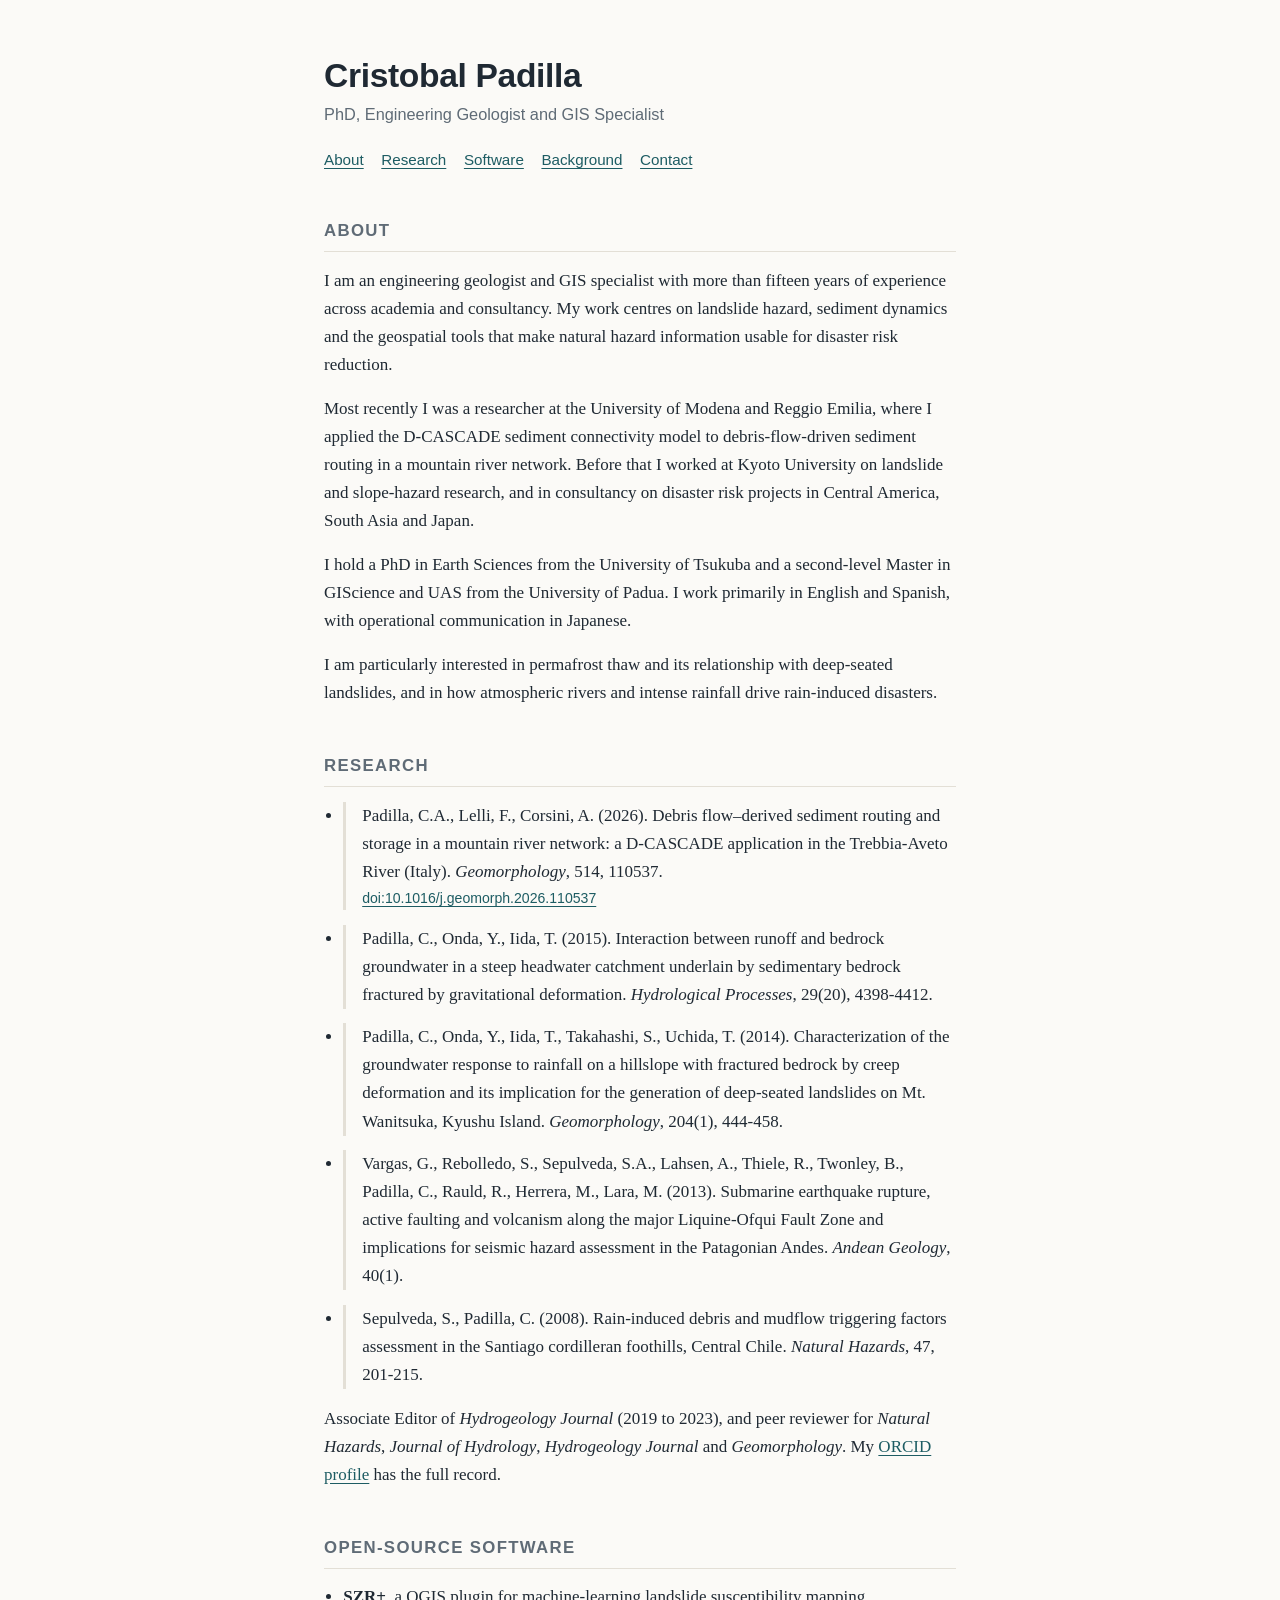
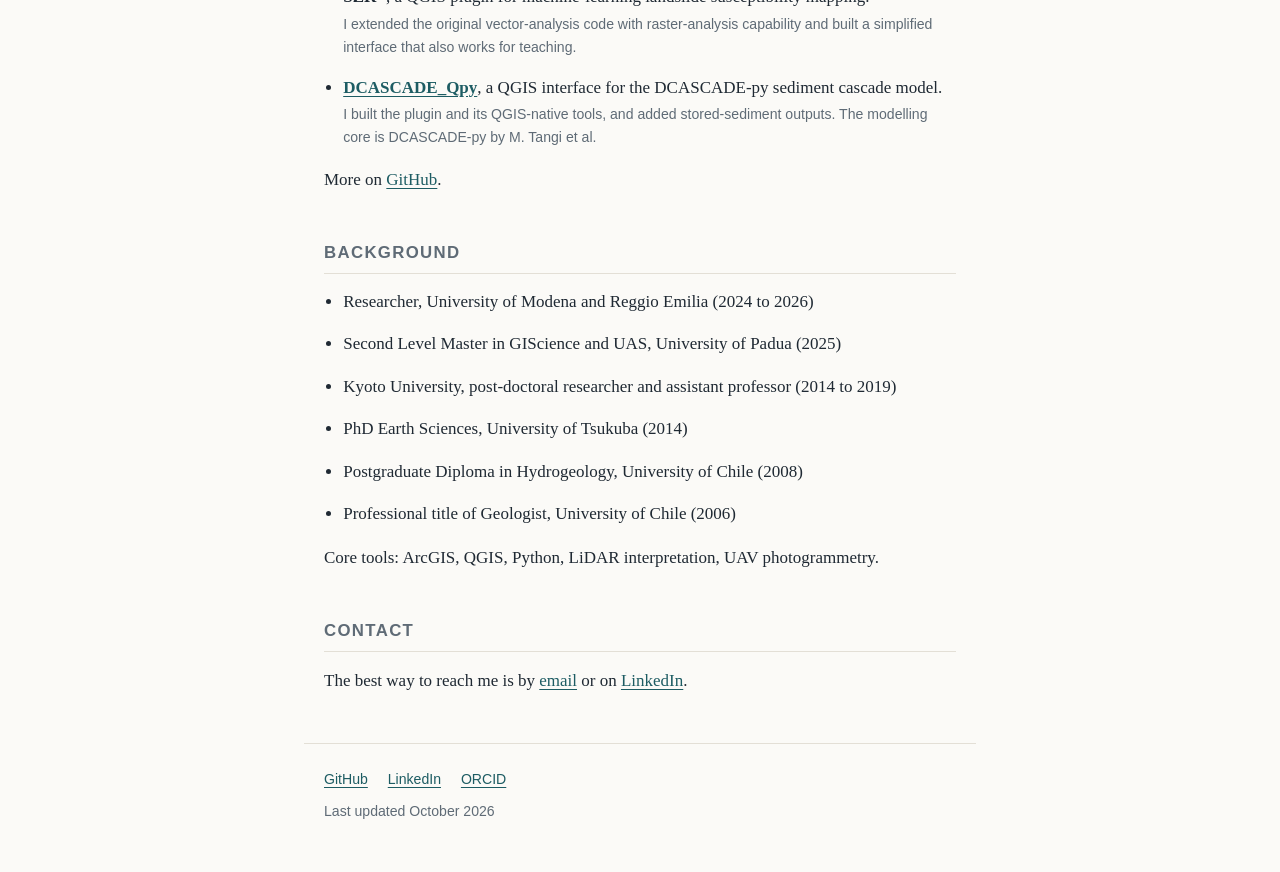
==== index.html @ 52589133 "Add site" ====
<!doctype html>
<html lang="en">
<head>
<meta charset="utf-8">
<meta name="viewport" content="width=device-width, initial-scale=1">
<title>Cristobal Padilla</title>
<meta name="description" content="Cristobal Padilla, PhD. Engineering geologist and GIS specialist working on landslides, sediment dynamics and geospatial tools for disaster risk reduction.">
<style>
  :root {
    --bg: #fbfaf7;
    --text: #1f2933;
    --muted: #5f6b76;
    --accent: #1d5c63;
    --rule: #e3dfd6;
  }
  @media (prefers-color-scheme: dark) {
    :root {
      --bg: #14181b;
      --text: #e6e9eb;
      --muted: #9aa5ae;
      --accent: #6fc3c9;
      --rule: #2a3238;
    }
  }
  * { box-sizing: border-box; }
  html { -webkit-text-size-adjust: 100%; }
  body {
    margin: 0;
    background: var(--bg);
    color: var(--text);
    font: 17px/1.65 Georgia, "Iowan Old Style", "Times New Roman", serif;
  }
  main { max-width: 42rem; margin: 0 auto; padding: 3.5rem 1.25rem 2rem; }
  h1, h2, .tag, nav, footer, .meta {
    font-family: -apple-system, BlinkMacSystemFont, "Segoe UI", Roboto, Helvetica, Arial, sans-serif;
  }
  h1 { font-size: 2.1rem; line-height: 1.2; margin: 0 0 .3rem; letter-spacing: -.01em; }
  .tag { color: var(--muted); font-size: 1.02rem; margin: 0 0 1.2rem; }
  nav { font-size: .95rem; margin-bottom: 2.4rem; display: flex; flex-wrap: wrap; gap: .4rem 1.1rem; }
  h2 {
    font-size: 1.05rem; text-transform: uppercase; letter-spacing: .08em;
    color: var(--muted); margin: 2.8rem 0 .9rem; padding-bottom: .4rem;
    border-bottom: 1px solid var(--rule);
  }
  a { color: var(--accent); text-underline-offset: 3px; }
  a:hover { text-decoration-thickness: 2px; }
  p { margin: 0 0 1rem; }
  ul { padding-left: 1.2rem; margin: 0; }
  li { margin-bottom: .9rem; }
  .meta { color: var(--muted); font-size: .88rem; display: block; margin-top: .1rem; }
  .cite { padding-left: 1rem; border-left: 3px solid var(--rule); }
  footer {
    max-width: 42rem; margin: 0 auto; padding: 1.5rem 1.25rem 3rem;
    color: var(--muted); font-size: .88rem; border-top: 1px solid var(--rule);
  }
  footer a { margin-right: 1rem; }
  @media (max-width: 480px) { body { font-size: 16px; } h1 { font-size: 1.8rem; } }
</style>
</head>
<body>
<main>
  <header>
    <h1>Cristobal Padilla</h1>
    <p class="tag">PhD, Engineering Geologist and GIS Specialist</p>
    <nav aria-label="Sections">
      <a href="#about">About</a>
      <a href="#research">Research</a>
      <a href="#software">Software</a>
      <a href="#background">Background</a>
      <a href="#contact">Contact</a>
    </nav>
  </header>

  <section id="about">
    <h2>About</h2>
    <p>I am an engineering geologist and GIS specialist with more than fifteen years of experience across academia and consultancy. My work centres on landslide hazard, sediment dynamics and the geospatial tools that make natural hazard information usable for disaster risk reduction.</p>
    <p>Most recently I was a researcher at the University of Modena and Reggio Emilia, where I applied the D-CASCADE sediment connectivity model to debris-flow-driven sediment routing in a mountain river network. Before that I worked at Kyoto University on landslide and slope-hazard research, and in consultancy on disaster risk projects in Central America, South Asia and Japan.</p>
    <p>I hold a PhD in Earth Sciences from the University of Tsukuba and a second-level Master in GIScience and UAS from the University of Padua. I work primarily in English and Spanish, with operational communication in Japanese.</p>
    <p>I am particularly interested in permafrost thaw and its relationship with deep-seated landslides, and in how atmospheric rivers and intense rainfall drive rain-induced disasters.</p>
  </section>

  <section id="research">
    <h2>Research</h2>
    <ul>
      <li class="cite">
        Padilla, C.A., Lelli, F., Corsini, A. (2026). Debris flow&ndash;derived sediment routing and storage in a mountain river network: a D-CASCADE application in the Trebbia-Aveto River (Italy). <em>Geomorphology</em>, 514, 110537.
        <span class="meta"><a href="https://doi.org/10.1016/j.geomorph.2026.110537">doi:10.1016/j.geomorph.2026.110537</a></span>
      </li>
      <li class="cite">
        Padilla, C., Onda, Y., Iida, T. (2015). Interaction between runoff and bedrock groundwater in a steep headwater catchment underlain by sedimentary bedrock fractured by gravitational deformation. <em>Hydrological Processes</em>, 29(20), 4398-4412.
      </li>
      <li class="cite">
        Padilla, C., Onda, Y., Iida, T., Takahashi, S., Uchida, T. (2014). Characterization of the groundwater response to rainfall on a hillslope with fractured bedrock by creep deformation and its implication for the generation of deep-seated landslides on Mt. Wanitsuka, Kyushu Island. <em>Geomorphology</em>, 204(1), 444-458.
      </li>
      <li class="cite">
        Vargas, G., Rebolledo, S., Sepulveda, S.A., Lahsen, A., Thiele, R., Twonley, B., Padilla, C., Rauld, R., Herrera, M., Lara, M. (2013). Submarine earthquake rupture, active faulting and volcanism along the major Liquine-Ofqui Fault Zone and implications for seismic hazard assessment in the Patagonian Andes. <em>Andean Geology</em>, 40(1).
      </li>
      <li class="cite">
        Sepulveda, S., Padilla, C. (2008). Rain-induced debris and mudflow triggering factors assessment in the Santiago cordilleran foothills, Central Chile. <em>Natural Hazards</em>, 47, 201-215.
      </li>
    </ul>
    <p style="margin-top:1rem">Associate Editor of <em>Hydrogeology Journal</em> (2019 to 2023), and peer reviewer for <em>Natural Hazards</em>, <em>Journal of Hydrology</em>, <em>Hydrogeology Journal</em> and <em>Geomorphology</em>. My <a href="https://orcid.org/0009-0002-5667-9123">ORCID profile</a> has the full record.</p>
  </section>

  <section id="software">
    <h2>Open-source software</h2>
    <ul>
      <li>
        <strong>SZR+</strong>, a QGIS plugin for machine-learning landslide susceptibility mapping.
        <span class="meta">I extended the original vector-analysis code with raster-analysis capability and built a simplified interface that also works for teaching.</span>
      </li>
      <li>
        <strong><a href="https://github.com/PadiCR/DCASCADE_Qpy">DCASCADE_Qpy</a></strong>, a QGIS interface for the DCASCADE-py sediment cascade model.
        <span class="meta">I built the plugin and its QGIS-native tools, and added stored-sediment outputs. The modelling core is DCASCADE-py by M. Tangi et al.</span>
      </li>
    </ul>
    <p style="margin-top:1rem">More on <a href="https://github.com/PadiCR">GitHub</a>.</p>
  </section>

  <section id="background">
    <h2>Background</h2>
    <ul>
      <li>Researcher, University of Modena and Reggio Emilia (2024 to 2026)</li>
      <li>Second Level Master in GIScience and UAS, University of Padua (2025)</li>
      <li>Kyoto University, post-doctoral researcher and assistant professor (2014 to 2019)</li>
      <li>PhD Earth Sciences, University of Tsukuba (2014)</li>
      <li>Postgraduate Diploma in Hydrogeology, University of Chile (2008)</li>
      <li>Professional title of Geologist, University of Chile (2006)</li>
    </ul>
    <p style="margin-top:1rem">Core tools: ArcGIS, QGIS, Python, LiDAR interpretation, UAV photogrammetry.</p>
  </section>

  <section id="contact">
    <h2>Contact</h2>
    <p>The best way to reach me is by <a href="mailto:cristobalpadilla@gmail.com">email</a> or on <a href="https://www.linkedin.com/in/cristobal-padilla-15992239/">LinkedIn</a>.</p>
  </section>
</main>
<footer>
  <a href="https://github.com/PadiCR">GitHub</a>
  <a href="https://www.linkedin.com/in/cristobal-padilla-15992239/">LinkedIn</a>
  <a href="https://orcid.org/0009-0002-5667-9123">ORCID</a>
  <div style="margin-top:.6rem">Last updated October 2026</div>
</footer>
</body>
</html>
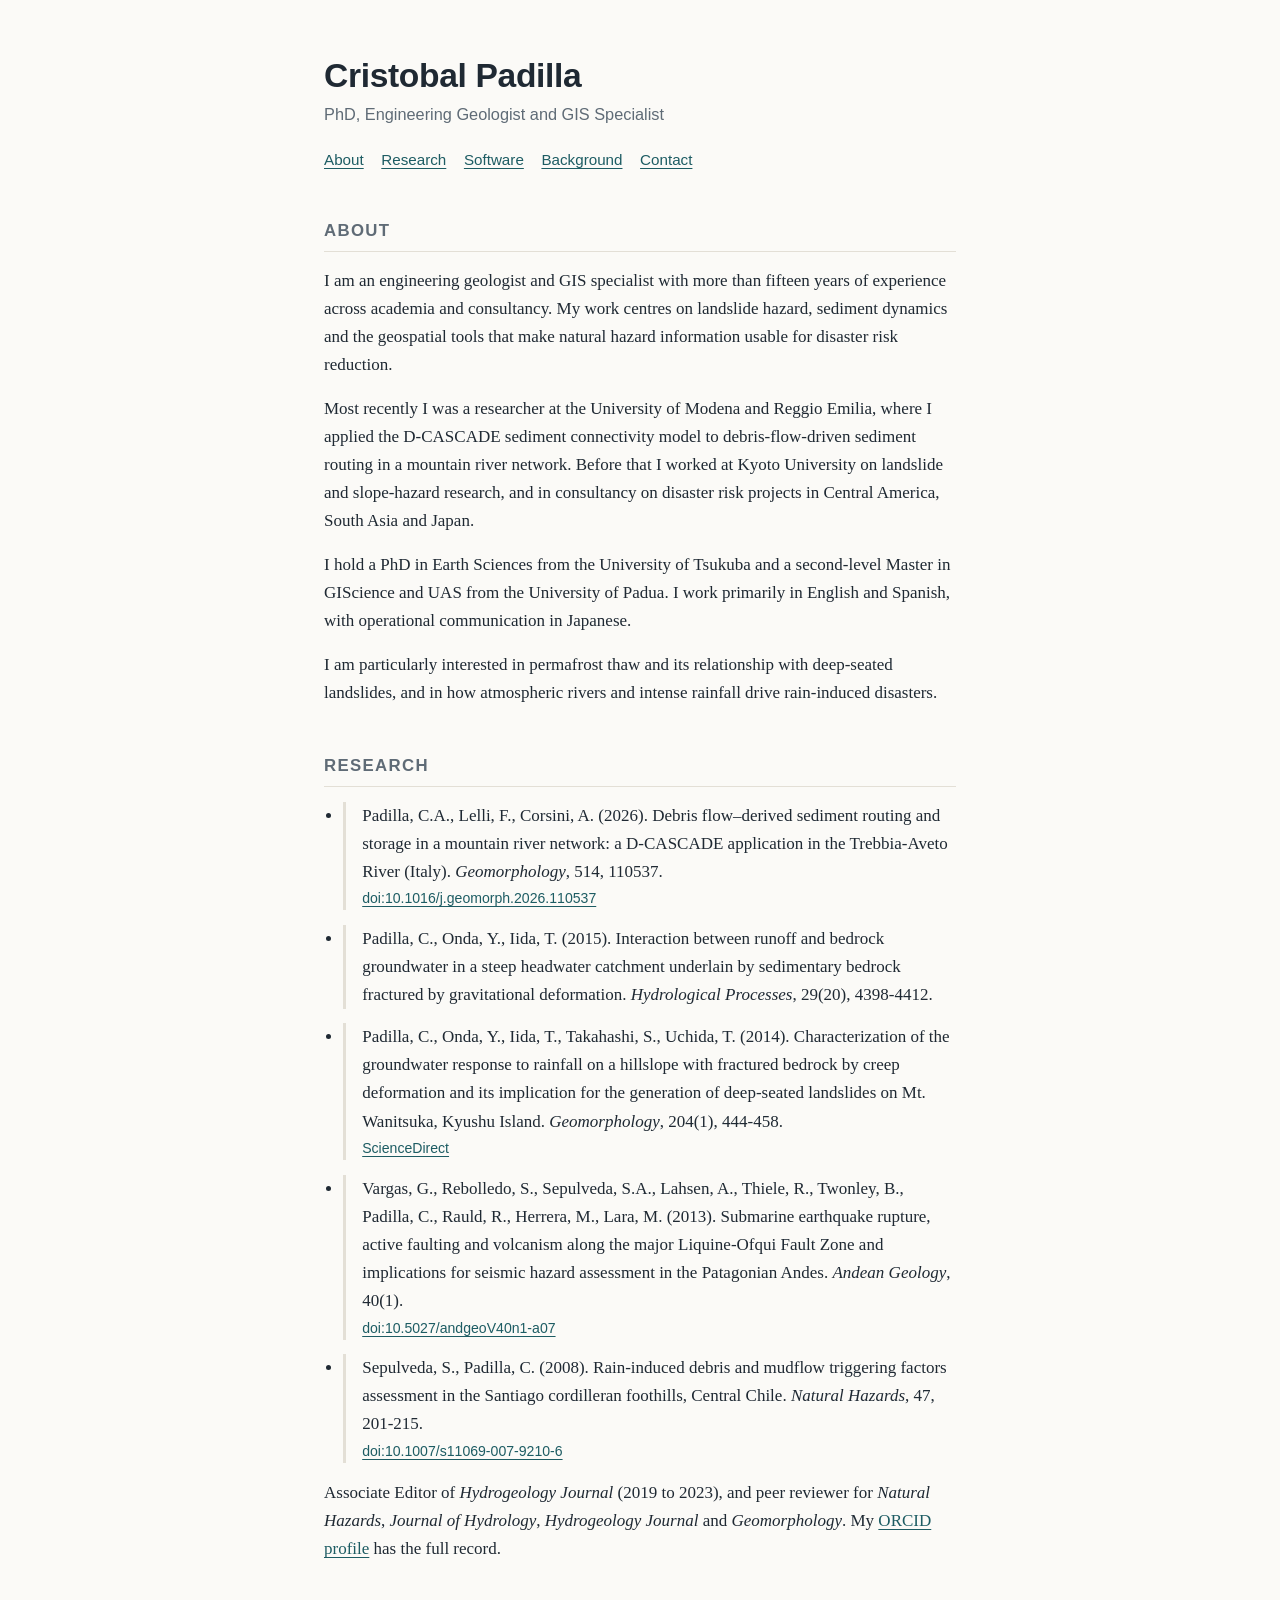
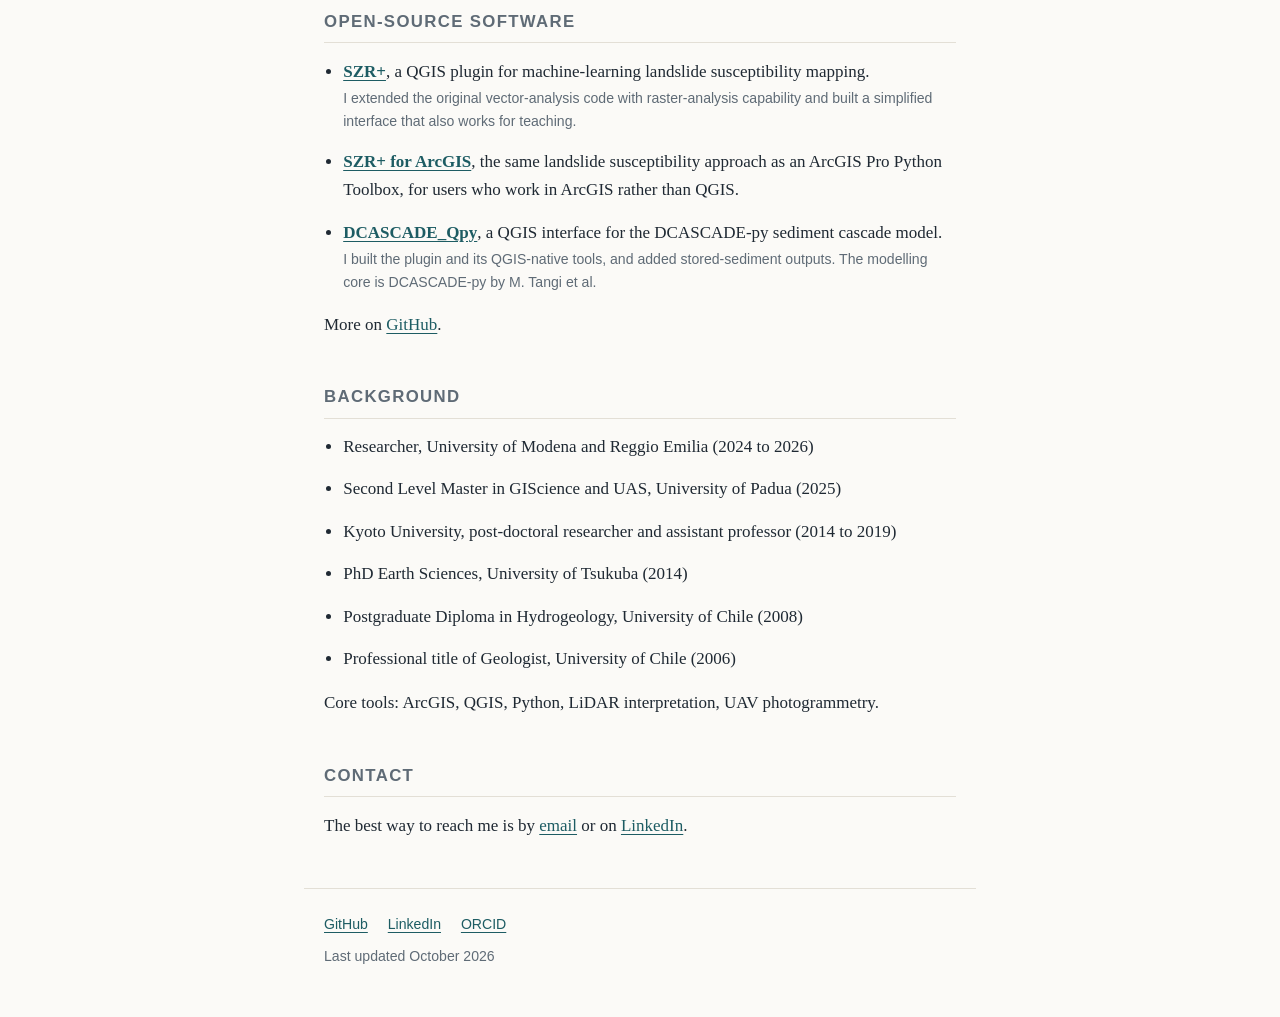
==== commit b2fa40c0: "Update index.html" ====
--- a/index.html
+++ b/index.html
@@ -91,12 +91,15 @@
       </li>
       <li class="cite">
         Padilla, C., Onda, Y., Iida, T., Takahashi, S., Uchida, T. (2014). Characterization of the groundwater response to rainfall on a hillslope with fractured bedrock by creep deformation and its implication for the generation of deep-seated landslides on Mt. Wanitsuka, Kyushu Island. <em>Geomorphology</em>, 204(1), 444-458.
+        <span class="meta"><a href="https://www.sciencedirect.com/science/article/abs/pii/S0169555X13004297">ScienceDirect</a></span>
       </li>
       <li class="cite">
         Vargas, G., Rebolledo, S., Sepulveda, S.A., Lahsen, A., Thiele, R., Twonley, B., Padilla, C., Rauld, R., Herrera, M., Lara, M. (2013). Submarine earthquake rupture, active faulting and volcanism along the major Liquine-Ofqui Fault Zone and implications for seismic hazard assessment in the Patagonian Andes. <em>Andean Geology</em>, 40(1).
+        <span class="meta"><a href="https://doi.org/10.5027/andgeoV40n1-a07">doi:10.5027/andgeoV40n1-a07</a></span>
       </li>
       <li class="cite">
         Sepulveda, S., Padilla, C. (2008). Rain-induced debris and mudflow triggering factors assessment in the Santiago cordilleran foothills, Central Chile. <em>Natural Hazards</em>, 47, 201-215.
+        <span class="meta"><a href="https://doi.org/10.1007/s11069-007-9210-6">doi:10.1007/s11069-007-9210-6</a></span>
       </li>
     </ul>
     <p style="margin-top:1rem">Associate Editor of <em>Hydrogeology Journal</em> (2019 to 2023), and peer reviewer for <em>Natural Hazards</em>, <em>Journal of Hydrology</em>, <em>Hydrogeology Journal</em> and <em>Geomorphology</em>. My <a href="https://orcid.org/0009-0002-5667-9123">ORCID profile</a> has the full record.</p>
@@ -106,8 +109,11 @@
     <h2>Open-source software</h2>
     <ul>
       <li>
-        <strong>SZR+</strong>, a QGIS plugin for machine-learning landslide susceptibility mapping.
+        <strong><a href="https://github.com/PadiCR/SZRPlus">SZR+</a></strong>, a QGIS plugin for machine-learning landslide susceptibility mapping.
         <span class="meta">I extended the original vector-analysis code with raster-analysis capability and built a simplified interface that also works for teaching.</span>
+      </li>
+      <li>
+        <strong><a href="https://github.com/PadiCR/SZRPlus_ArcGIS">SZR+ for ArcGIS</a></strong>, the same landslide susceptibility approach as an ArcGIS Pro Python Toolbox, for users who work in ArcGIS rather than QGIS.
       </li>
       <li>
         <strong><a href="https://github.com/PadiCR/DCASCADE_Qpy">DCASCADE_Qpy</a></strong>, a QGIS interface for the DCASCADE-py sediment cascade model.
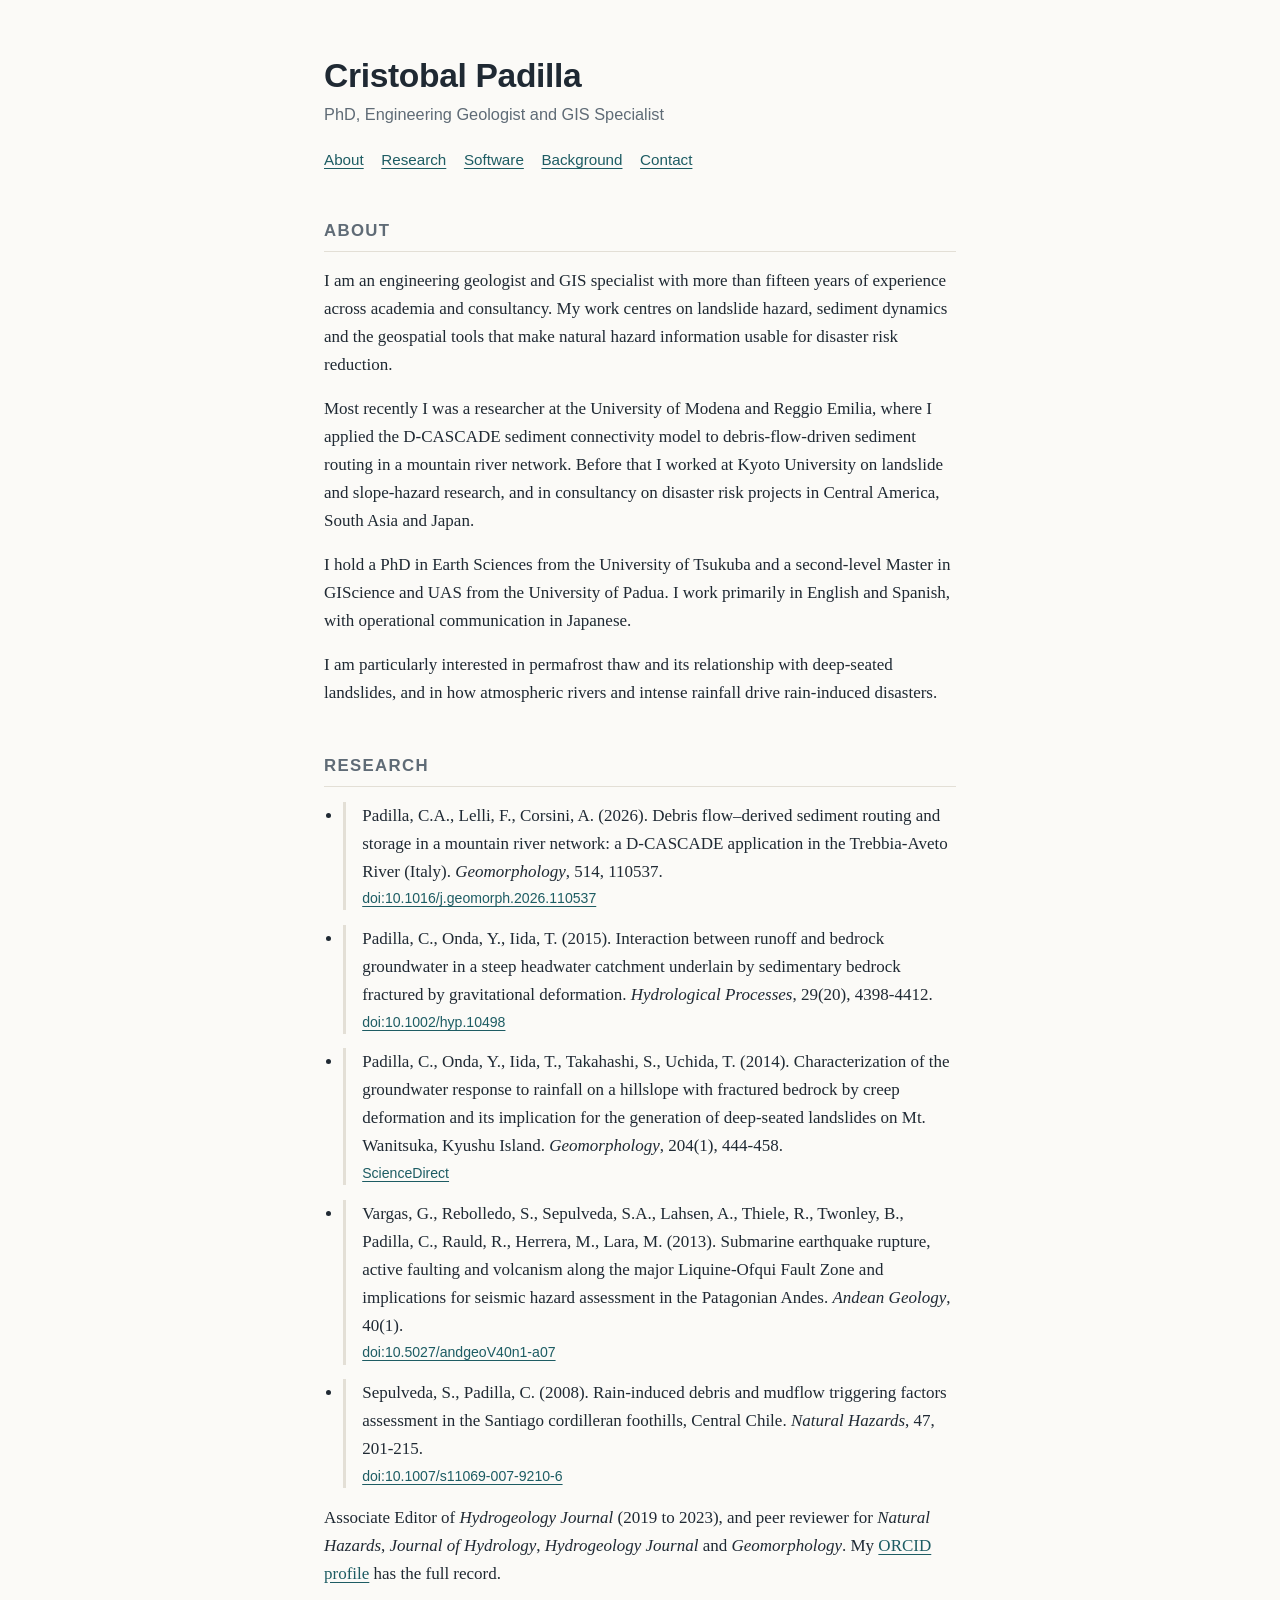
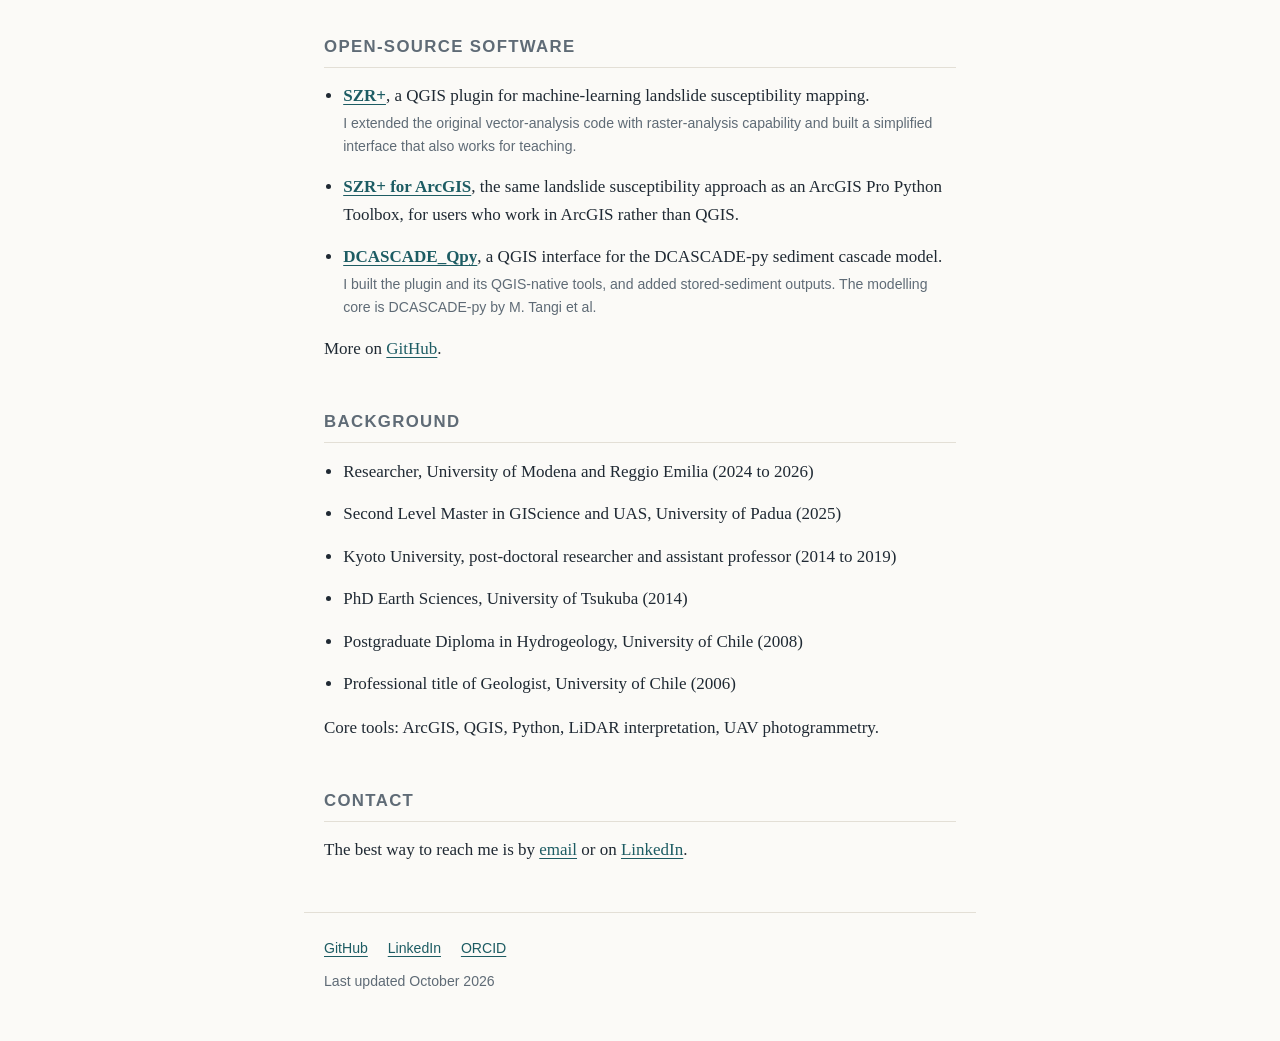
==== commit 51a706ec: "Update index.html" ====
--- a/index.html
+++ b/index.html
@@ -88,6 +88,7 @@
       </li>
       <li class="cite">
         Padilla, C., Onda, Y., Iida, T. (2015). Interaction between runoff and bedrock groundwater in a steep headwater catchment underlain by sedimentary bedrock fractured by gravitational deformation. <em>Hydrological Processes</em>, 29(20), 4398-4412.
+        <span class="meta"><a href="https://doi.org/10.1002/hyp.10498">doi:10.1002/hyp.10498</a></span>
       </li>
       <li class="cite">
         Padilla, C., Onda, Y., Iida, T., Takahashi, S., Uchida, T. (2014). Characterization of the groundwater response to rainfall on a hillslope with fractured bedrock by creep deformation and its implication for the generation of deep-seated landslides on Mt. Wanitsuka, Kyushu Island. <em>Geomorphology</em>, 204(1), 444-458.
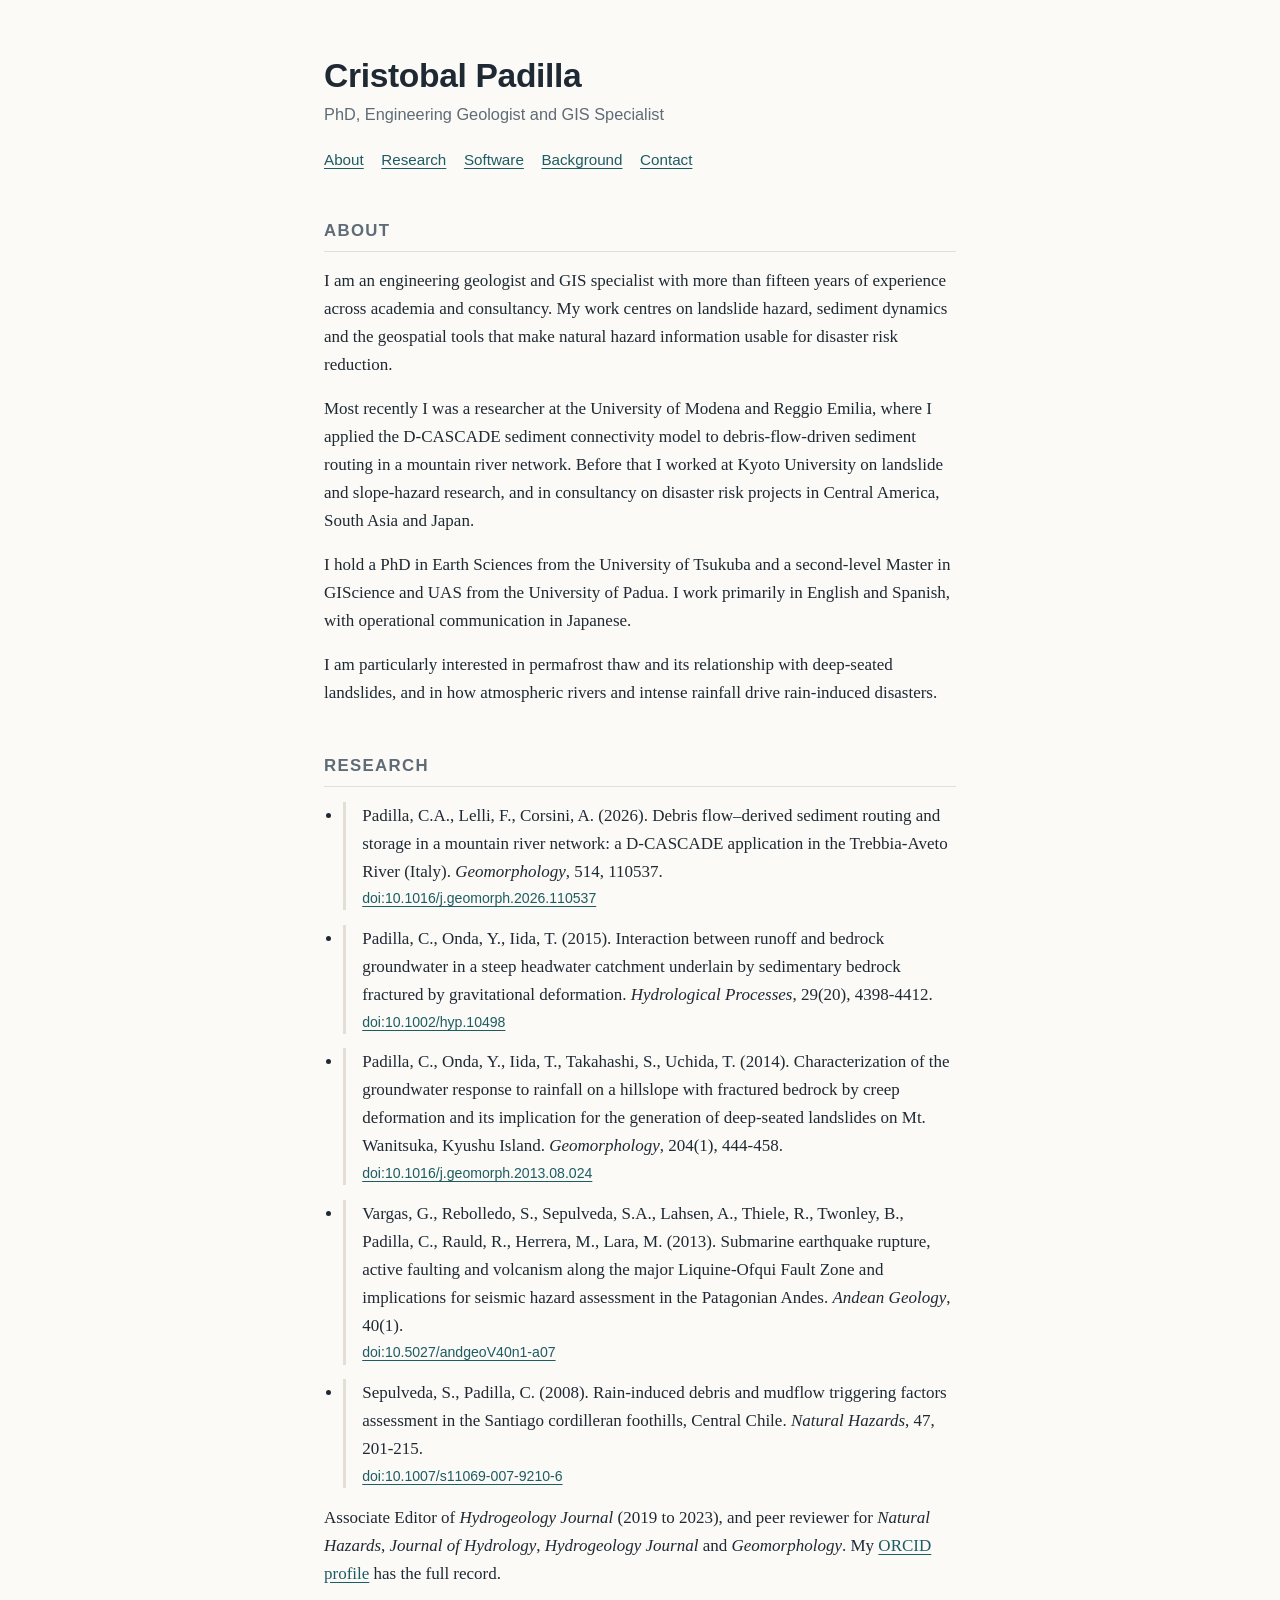
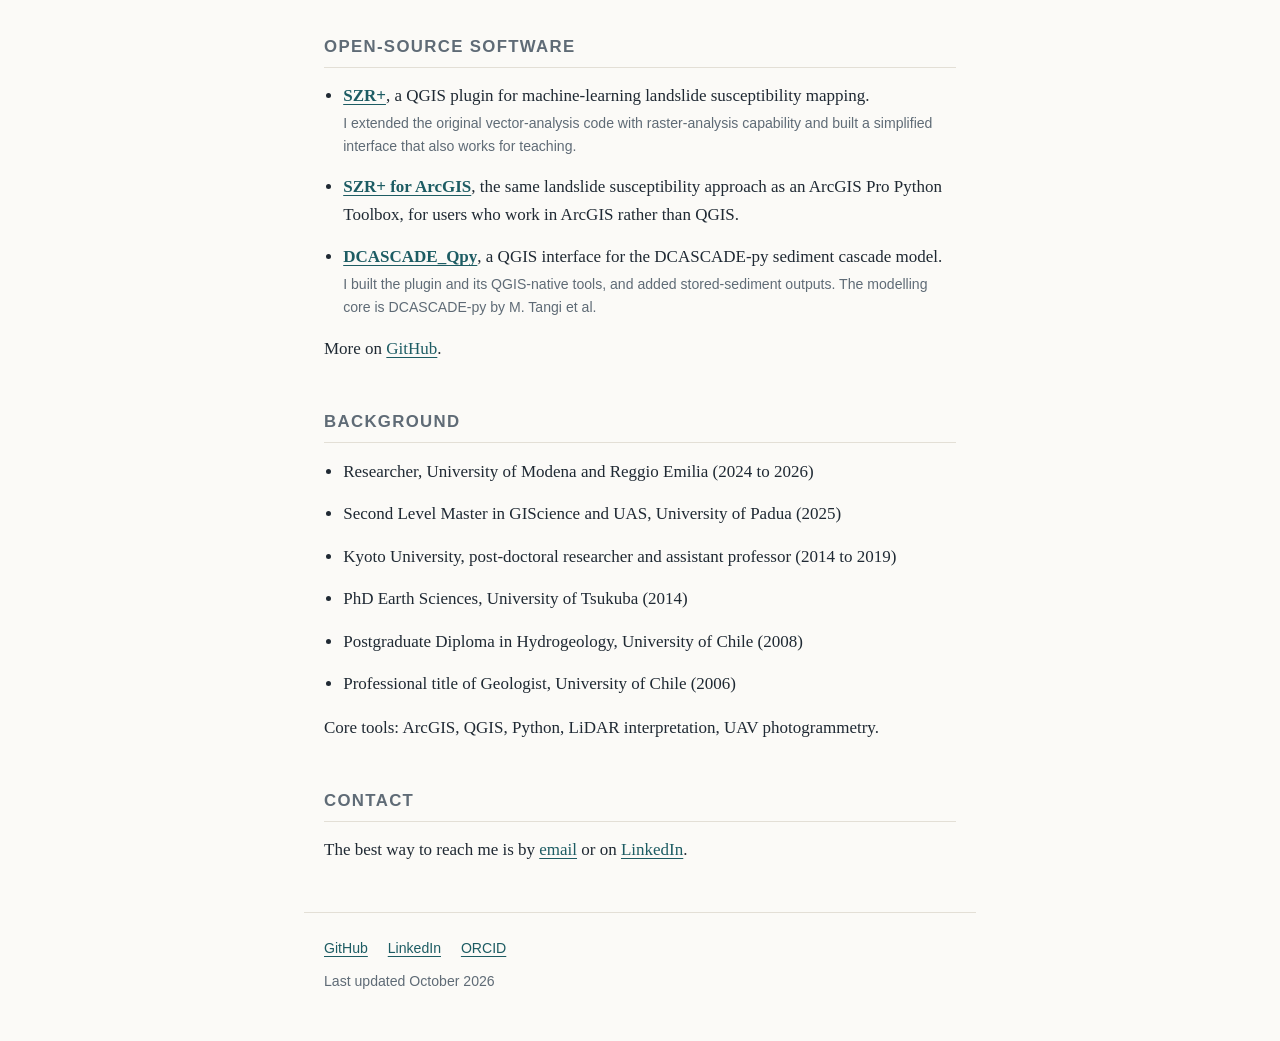
==== commit 91e71394: "Update index.html" ====
--- a/index.html
+++ b/index.html
@@ -92,7 +92,7 @@
       </li>
       <li class="cite">
         Padilla, C., Onda, Y., Iida, T., Takahashi, S., Uchida, T. (2014). Characterization of the groundwater response to rainfall on a hillslope with fractured bedrock by creep deformation and its implication for the generation of deep-seated landslides on Mt. Wanitsuka, Kyushu Island. <em>Geomorphology</em>, 204(1), 444-458.
-        <span class="meta"><a href="https://www.sciencedirect.com/science/article/abs/pii/S0169555X13004297">ScienceDirect</a></span>
+        <span class="meta"><a href="https://doi.org/10.1016/j.geomorph.2013.08.024">doi:10.1016/j.geomorph.2013.08.024</a></span>
       </li>
       <li class="cite">
         Vargas, G., Rebolledo, S., Sepulveda, S.A., Lahsen, A., Thiele, R., Twonley, B., Padilla, C., Rauld, R., Herrera, M., Lara, M. (2013). Submarine earthquake rupture, active faulting and volcanism along the major Liquine-Ofqui Fault Zone and implications for seismic hazard assessment in the Patagonian Andes. <em>Andean Geology</em>, 40(1).
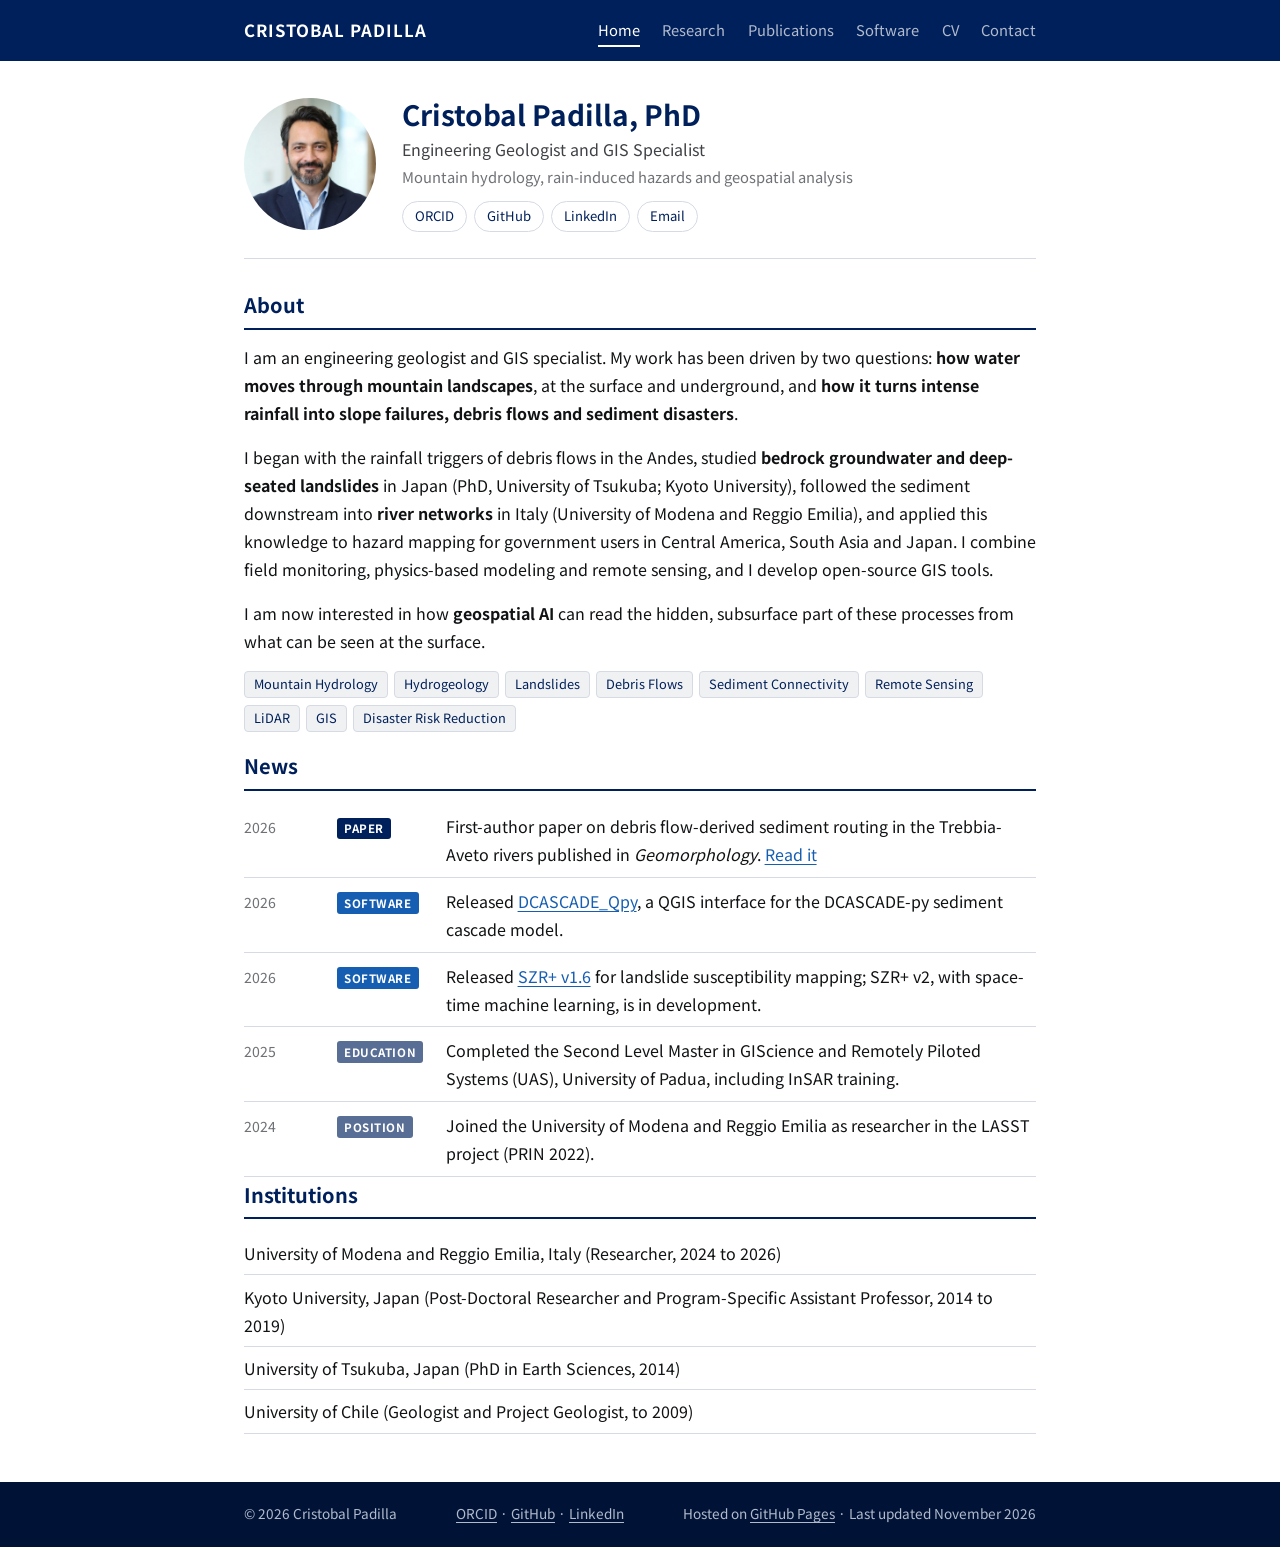
==== commit bb8ce1a0: "update Nov  9 2026" ====
--- a/index.html
+++ b/index.html
@@ -3,150 +3,44 @@
 <head>
 <meta charset="utf-8">
 <meta name="viewport" content="width=device-width, initial-scale=1">
-<title>Cristobal Padilla</title>
-<meta name="description" content="Cristobal Padilla, PhD. Engineering geologist and GIS specialist working on landslides, sediment dynamics and geospatial tools for disaster risk reduction.">
-<style>
-  :root {
-    --bg: #fbfaf7;
-    --text: #1f2933;
-    --muted: #5f6b76;
-    --accent: #1d5c63;
-    --rule: #e3dfd6;
-  }
-  @media (prefers-color-scheme: dark) {
-    :root {
-      --bg: #14181b;
-      --text: #e6e9eb;
-      --muted: #9aa5ae;
-      --accent: #6fc3c9;
-      --rule: #2a3238;
-    }
-  }
-  * { box-sizing: border-box; }
-  html { -webkit-text-size-adjust: 100%; }
-  body {
-    margin: 0;
-    background: var(--bg);
-    color: var(--text);
-    font: 17px/1.65 Georgia, "Iowan Old Style", "Times New Roman", serif;
-  }
-  main { max-width: 42rem; margin: 0 auto; padding: 3.5rem 1.25rem 2rem; }
-  h1, h2, .tag, nav, footer, .meta {
-    font-family: -apple-system, BlinkMacSystemFont, "Segoe UI", Roboto, Helvetica, Arial, sans-serif;
-  }
-  h1 { font-size: 2.1rem; line-height: 1.2; margin: 0 0 .3rem; letter-spacing: -.01em; }
-  .tag { color: var(--muted); font-size: 1.02rem; margin: 0 0 1.2rem; }
-  nav { font-size: .95rem; margin-bottom: 2.4rem; display: flex; flex-wrap: wrap; gap: .4rem 1.1rem; }
-  h2 {
-    font-size: 1.05rem; text-transform: uppercase; letter-spacing: .08em;
-    color: var(--muted); margin: 2.8rem 0 .9rem; padding-bottom: .4rem;
-    border-bottom: 1px solid var(--rule);
-  }
-  a { color: var(--accent); text-underline-offset: 3px; }
-  a:hover { text-decoration-thickness: 2px; }
-  p { margin: 0 0 1rem; }
-  ul { padding-left: 1.2rem; margin: 0; }
-  li { margin-bottom: .9rem; }
-  .meta { color: var(--muted); font-size: .88rem; display: block; margin-top: .1rem; }
-  .cite { padding-left: 1rem; border-left: 3px solid var(--rule); }
-  footer {
-    max-width: 42rem; margin: 0 auto; padding: 1.5rem 1.25rem 3rem;
-    color: var(--muted); font-size: .88rem; border-top: 1px solid var(--rule);
-  }
-  footer a { margin-right: 1rem; }
-  @media (max-width: 480px) { body { font-size: 16px; } h1 { font-size: 1.8rem; } }
-</style>
+<title>Home | Cristobal Padilla</title>
+<meta name="description" content="Cristobal Padilla, PhD. Engineering geologist and GIS specialist working on mountain hydrology, rain-induced hazards (landslides, debris flows, sediment) and geospatial tools for disaster risk reduction.">
+<link rel="preconnect" href="https://fonts.googleapis.com">
+<link rel="preconnect" href="https://fonts.gstatic.com" crossorigin>
+<link href="https://fonts.googleapis.com/css2?family=Noto+Sans+JP:wght@400;700&display=swap" rel="stylesheet">
+<link rel="stylesheet" href="style.css">
 </head>
 <body>
-<main>
-  <header>
-    <h1>Cristobal Padilla</h1>
-    <p class="tag">PhD, Engineering Geologist and GIS Specialist</p>
-    <nav aria-label="Sections">
-      <a href="#about">About</a>
-      <a href="#research">Research</a>
-      <a href="#software">Software</a>
-      <a href="#background">Background</a>
-      <a href="#contact">Contact</a>
-    </nav>
-  </header>
-
-  <section id="about">
-    <h2>About</h2>
-    <p>I am an engineering geologist and GIS specialist with more than fifteen years of experience across academia and consultancy. My work centres on landslide hazard, sediment dynamics and the geospatial tools that make natural hazard information usable for disaster risk reduction.</p>
-    <p>Most recently I was a researcher at the University of Modena and Reggio Emilia, where I applied the D-CASCADE sediment connectivity model to debris-flow-driven sediment routing in a mountain river network. Before that I worked at Kyoto University on landslide and slope-hazard research, and in consultancy on disaster risk projects in Central America, South Asia and Japan.</p>
-    <p>I hold a PhD in Earth Sciences from the University of Tsukuba and a second-level Master in GIScience and UAS from the University of Padua. I work primarily in English and Spanish, with operational communication in Japanese.</p>
-    <p>I am particularly interested in permafrost thaw and its relationship with deep-seated landslides, and in how atmospheric rivers and intense rainfall drive rain-induced disasters.</p>
-  </section>
-
-  <section id="research">
-    <h2>Research</h2>
-    <ul>
-      <li class="cite">
-        Padilla, C.A., Lelli, F., Corsini, A. (2026). Debris flow&ndash;derived sediment routing and storage in a mountain river network: a D-CASCADE application in the Trebbia-Aveto River (Italy). <em>Geomorphology</em>, 514, 110537.
-        <span class="meta"><a href="https://doi.org/10.1016/j.geomorph.2026.110537">doi:10.1016/j.geomorph.2026.110537</a></span>
-      </li>
-      <li class="cite">
-        Padilla, C., Onda, Y., Iida, T. (2015). Interaction between runoff and bedrock groundwater in a steep headwater catchment underlain by sedimentary bedrock fractured by gravitational deformation. <em>Hydrological Processes</em>, 29(20), 4398-4412.
-        <span class="meta"><a href="https://doi.org/10.1002/hyp.10498">doi:10.1002/hyp.10498</a></span>
-      </li>
-      <li class="cite">
-        Padilla, C., Onda, Y., Iida, T., Takahashi, S., Uchida, T. (2014). Characterization of the groundwater response to rainfall on a hillslope with fractured bedrock by creep deformation and its implication for the generation of deep-seated landslides on Mt. Wanitsuka, Kyushu Island. <em>Geomorphology</em>, 204(1), 444-458.
-        <span class="meta"><a href="https://doi.org/10.1016/j.geomorph.2013.08.024">doi:10.1016/j.geomorph.2013.08.024</a></span>
-      </li>
-      <li class="cite">
-        Vargas, G., Rebolledo, S., Sepulveda, S.A., Lahsen, A., Thiele, R., Twonley, B., Padilla, C., Rauld, R., Herrera, M., Lara, M. (2013). Submarine earthquake rupture, active faulting and volcanism along the major Liquine-Ofqui Fault Zone and implications for seismic hazard assessment in the Patagonian Andes. <em>Andean Geology</em>, 40(1).
-        <span class="meta"><a href="https://doi.org/10.5027/andgeoV40n1-a07">doi:10.5027/andgeoV40n1-a07</a></span>
-      </li>
-      <li class="cite">
-        Sepulveda, S., Padilla, C. (2008). Rain-induced debris and mudflow triggering factors assessment in the Santiago cordilleran foothills, Central Chile. <em>Natural Hazards</em>, 47, 201-215.
-        <span class="meta"><a href="https://doi.org/10.1007/s11069-007-9210-6">doi:10.1007/s11069-007-9210-6</a></span>
-      </li>
-    </ul>
-    <p style="margin-top:1rem">Associate Editor of <em>Hydrogeology Journal</em> (2019 to 2023), and peer reviewer for <em>Natural Hazards</em>, <em>Journal of Hydrology</em>, <em>Hydrogeology Journal</em> and <em>Geomorphology</em>. My <a href="https://orcid.org/0009-0002-5667-9123">ORCID profile</a> has the full record.</p>
-  </section>
-
-  <section id="software">
-    <h2>Open-source software</h2>
-    <ul>
-      <li>
-        <strong><a href="https://github.com/PadiCR/SZRPlus">SZR+</a></strong>, a QGIS plugin for machine-learning landslide susceptibility mapping.
-        <span class="meta">I extended the original vector-analysis code with raster-analysis capability and built a simplified interface that also works for teaching.</span>
-      </li>
-      <li>
-        <strong><a href="https://github.com/PadiCR/SZRPlus_ArcGIS">SZR+ for ArcGIS</a></strong>, the same landslide susceptibility approach as an ArcGIS Pro Python Toolbox, for users who work in ArcGIS rather than QGIS.
-      </li>
-      <li>
-        <strong><a href="https://github.com/PadiCR/DCASCADE_Qpy">DCASCADE_Qpy</a></strong>, a QGIS interface for the DCASCADE-py sediment cascade model.
-        <span class="meta">I built the plugin and its QGIS-native tools, and added stored-sediment outputs. The modelling core is DCASCADE-py by M. Tangi et al.</span>
-      </li>
-    </ul>
-    <p style="margin-top:1rem">More on <a href="https://github.com/PadiCR">GitHub</a>.</p>
-  </section>
-
-  <section id="background">
-    <h2>Background</h2>
-    <ul>
-      <li>Researcher, University of Modena and Reggio Emilia (2024 to 2026)</li>
-      <li>Second Level Master in GIScience and UAS, University of Padua (2025)</li>
-      <li>Kyoto University, post-doctoral researcher and assistant professor (2014 to 2019)</li>
-      <li>PhD Earth Sciences, University of Tsukuba (2014)</li>
-      <li>Postgraduate Diploma in Hydrogeology, University of Chile (2008)</li>
-      <li>Professional title of Geologist, University of Chile (2006)</li>
-    </ul>
-    <p style="margin-top:1rem">Core tools: ArcGIS, QGIS, Python, LiDAR interpretation, UAV photogrammetry.</p>
-  </section>
-
-  <section id="contact">
-    <h2>Contact</h2>
-    <p>The best way to reach me is by <a href="mailto:cristobalpadilla@gmail.com">email</a> or on <a href="https://www.linkedin.com/in/cristobal-padilla-15992239/">LinkedIn</a>.</p>
-  </section>
+<header class="topbar"><div class="wrap"><a class="site-name" href="index.html">CRISTOBAL PADILLA</a><nav aria-label="Site"><a href="index.html" class="active">Home</a><a href="research.html">Research</a><a href="publications.html">Publications</a><a href="software.html">Software</a><a href="cv.html">CV</a><a href="contact.html">Contact</a></nav></div></header>
+<main class="wrap">
+<section class="profile"><div class="avatar"><img src="img/profile.jpg" alt="Portrait of Cristobal Padilla" onerror="this.remove()"><span aria-hidden="true">CP</span></div><div><h1>Cristobal Padilla, PhD</h1><p class="role">Engineering Geologist and GIS Specialist</p><p class="affil">Mountain hydrology, rain-induced hazards and geospatial analysis</p><div class="links"><a href="https://orcid.org/0009-0002-5667-9123">ORCID</a><a href="https://github.com/PadiCR">GitHub</a><a href="https://www.linkedin.com/in/cristobal-padilla-15992239/">LinkedIn</a><a href="mailto:cristobalpadilla@gmail.com">Email</a></div></div></section>
+<section>
+<h2>About</h2>
+<p>I am an engineering geologist and GIS specialist. My work has been driven by two questions: <strong>how water moves through mountain landscapes</strong>, at the surface and underground, and <strong>how it turns intense rainfall into slope failures, debris flows and sediment disasters</strong>.</p>
+<p>I began with the rainfall triggers of debris flows in the Andes, studied <strong>bedrock groundwater and deep-seated landslides</strong> in Japan (PhD, University of Tsukuba; Kyoto University), followed the sediment downstream into <strong>river networks</strong> in Italy (University of Modena and Reggio Emilia), and applied this knowledge to hazard mapping for government users in Central America, South Asia and Japan. I combine field monitoring, physics-based modeling and remote sensing, and I develop open-source GIS tools.</p>
+<p>I am now interested in how <strong>geospatial AI</strong> can read the hidden, subsurface part of these processes from what can be seen at the surface.</p>
+<div class="tags"><span>Mountain Hydrology</span><span>Hydrogeology</span><span>Landslides</span><span>Debris Flows</span><span>Sediment Connectivity</span><span>Remote Sensing</span><span>LiDAR</span><span>GIS</span><span>Disaster Risk Reduction</span></div>
+</section>
+<section>
+<h2>News</h2>
+<ul class="news">
+<li><span class="date">2026</span><span class="badge paper">Paper</span><span>First-author paper on debris flow-derived sediment routing in the Trebbia-Aveto rivers published in <em>Geomorphology</em>. <a href="https://doi.org/10.1016/j.geomorph.2026.110537">Read it</a></span></li>
+<li><span class="date">2026</span><span class="badge software">Software</span><span>Released <a href="https://github.com/PadiCR/DCASCADE_Qpy">DCASCADE_Qpy</a>, a QGIS interface for the DCASCADE-py sediment cascade model.</span></li>
+<li><span class="date">2026</span><span class="badge software">Software</span><span>Released <a href="https://github.com/PadiCR/SZRPlus">SZR+ v1.6</a> for landslide susceptibility mapping; SZR+ v2, with space-time machine learning, is in development.</span></li>
+<li><span class="date">2025</span><span class="badge">Education</span><span>Completed the Second Level Master in GIScience and Remotely Piloted Systems (UAS), University of Padua, including InSAR training.</span></li>
+<li><span class="date">2024</span><span class="badge">Position</span><span>Joined the University of Modena and Reggio Emilia as researcher in the LASST project (PRIN 2022).</span></li>
+</ul>
+</section>
+<section>
+<h2>Institutions</h2>
+<ul class="plain">
+<li>University of Modena and Reggio Emilia, Italy (Researcher, 2024 to 2026)</li>
+<li>Kyoto University, Japan (Post-Doctoral Researcher and Program-Specific Assistant Professor, 2014 to 2019)</li>
+<li>University of Tsukuba, Japan (PhD in Earth Sciences, 2014)</li>
+<li>University of Chile (Geologist and Project Geologist, to 2009)</li>
+</ul>
+</section>
 </main>
-<footer>
-  <a href="https://github.com/PadiCR">GitHub</a>
-  <a href="https://www.linkedin.com/in/cristobal-padilla-15992239/">LinkedIn</a>
-  <a href="https://orcid.org/0009-0002-5667-9123">ORCID</a>
-  <div style="margin-top:.6rem">Last updated October 2026</div>
-</footer>
+<footer><div class="wrap"><span>&copy; 2026 Cristobal Padilla</span><span><a href="https://orcid.org/0009-0002-5667-9123">ORCID</a> &middot; <a href="https://github.com/PadiCR">GitHub</a> &middot; <a href="https://www.linkedin.com/in/cristobal-padilla-15992239/">LinkedIn</a></span><span>Hosted on <a href="https://pages.github.com/">GitHub Pages</a> &middot; Last updated November 2026</span></div></footer>
 </body>
 </html>
--- a/style.css
+++ b/style.css
@@ -0,0 +1,57 @@
+:root{--navy:#00205b;--navy-dk:#001337;--pale:#b2bbcd;--ink:#101214;--muted:#3f4145;--soft:#6e7175;--link:#165eb1;--line:#d5dae4;--chip:#f0f1f2;--slate:#596e94;}
+*{box-sizing:border-box;}
+html{-webkit-text-size-adjust:100%;}
+body{margin:0;background:#fff;color:var(--ink);font:16px/1.75 "Noto Sans JP","Segoe UI",Roboto,Helvetica,Arial,sans-serif;}
+a{color:var(--link);text-underline-offset:3px;}
+a:hover{text-decoration-thickness:2px;}
+.topbar{background:var(--navy);color:var(--pale);}
+.topbar .wrap{display:flex;flex-wrap:wrap;align-items:center;justify-content:space-between;gap:.4rem 1.5rem;padding:.9rem 1.25rem;}
+.site-name{color:#fff;font-weight:700;letter-spacing:.06em;text-decoration:none;font-size:1.05rem;}
+.site-name:hover{text-decoration:none;opacity:.9;}
+nav{display:flex;flex-wrap:wrap;gap:.2rem 1.4rem;font-size:.92rem;}
+nav a{color:var(--pale);text-decoration:none;padding:.15rem 0;border-bottom:2px solid transparent;}
+nav a:hover{color:#fff;}
+nav a.active{color:#fff;border-bottom-color:#fff;}
+.wrap{max-width:52rem;margin:0 auto;}
+main.wrap{padding:2.2rem 1.25rem 3rem;}
+.profile{display:flex;gap:1.6rem;align-items:center;padding-bottom:1.6rem;border-bottom:1px solid var(--line);margin-bottom:1.8rem;}
+.avatar{flex:0 0 132px;width:132px;height:132px;border-radius:50%;overflow:hidden;background:var(--navy);color:#fff;display:flex;align-items:center;justify-content:center;font-size:2.6rem;font-weight:700;letter-spacing:.04em;}
+.avatar img{width:100%;height:100%;object-fit:cover;display:block;}
+.avatar img ~ span{display:none;}
+.profile h1{margin:0;font-size:1.75rem;line-height:1.25;color:var(--navy);}
+.profile .role{margin:.2rem 0 0;color:var(--muted);font-size:1rem;}
+.profile .affil{margin:.1rem 0 .7rem;color:var(--soft);font-size:.92rem;}
+.links{display:flex;flex-wrap:wrap;gap:.45rem;}
+.links a{font-size:.82rem;text-decoration:none;color:var(--navy);border:1px solid var(--line);border-radius:999px;padding:.18rem .75rem;background:#fff;}
+.links a:hover{background:var(--navy);color:#fff;border-color:var(--navy);}
+h2{color:var(--navy);font-size:1.25rem;margin:2.2rem 0 .8rem;padding-bottom:.35rem;border-bottom:2px solid var(--navy);}
+h2:first-child{margin-top:0;}
+h3{font-size:1.08rem;margin:0 0 .35rem;color:var(--ink);}
+p{margin:0 0 1rem;}
+.tags{display:flex;flex-wrap:wrap;gap:.4rem;margin:.4rem 0 1rem;}
+.tags span{font-size:.8rem;background:var(--chip);border:1px solid var(--line);color:var(--navy);border-radius:4px;padding:.1rem .55rem;}
+.news{list-style:none;padding:0;margin:0;}
+.news li{display:grid;grid-template-columns:5.2rem 6.2rem 1fr;gap:.6rem;padding:.55rem 0;border-bottom:1px solid var(--line);align-items:baseline;}
+.news .date{color:var(--soft);font-size:.88rem;font-variant-numeric:tabular-nums;}
+.badge{display:inline-block;font-size:.72rem;font-weight:700;letter-spacing:.05em;text-transform:uppercase;color:#fff;background:var(--slate);border-radius:3px;padding:.05rem .45rem;text-align:center;}
+.news .badge{justify-self:start;}
+.badge.paper{background:var(--navy);}
+.badge.software{background:var(--link);}
+.plain{list-style:none;padding:0;margin:0;}
+.plain li{padding:.45rem 0;border-bottom:1px solid var(--line);}
+.topic{padding:1.2rem 0;border-bottom:1px solid var(--line);}
+.topic .num{color:var(--slate);font-size:.78rem;font-weight:700;letter-spacing:.12em;text-transform:uppercase;}
+.rep{font-size:.9rem;color:var(--muted);}
+ol.pubs{list-style:none;padding:0;margin:0;counter-reset:pub;}
+ol.pubs li{counter-increment:pub;display:grid;grid-template-columns:2.4rem 1fr;gap:.4rem;padding:.7rem 0;border-bottom:1px solid var(--line);}
+ol.pubs li::before{content:counter(pub,decimal-leading-zero);color:var(--slate);font-weight:700;font-size:.9rem;}
+.entry{padding:.65rem 0;border-bottom:1px solid var(--line);}
+.entry .when{color:var(--soft);font-size:.88rem;}
+.entry .what{font-weight:700;}
+.entry .where{color:var(--muted);}
+.card{padding:1.1rem 0;border-bottom:1px solid var(--line);}
+.note{color:var(--soft);font-size:.9rem;}
+footer{background:var(--navy-dk);color:var(--pale);font-size:.85rem;}
+footer .wrap{padding:1.3rem 1.25rem;display:flex;flex-wrap:wrap;gap:.3rem 1.4rem;justify-content:space-between;}
+footer a{color:var(--pale);}
+@media (max-width:600px){.profile{flex-direction:column;align-items:flex-start;}.avatar{width:104px;height:104px;flex-basis:104px;font-size:2rem;}.news li{grid-template-columns:1fr;gap:.15rem;}.profile h1{font-size:1.5rem;}}
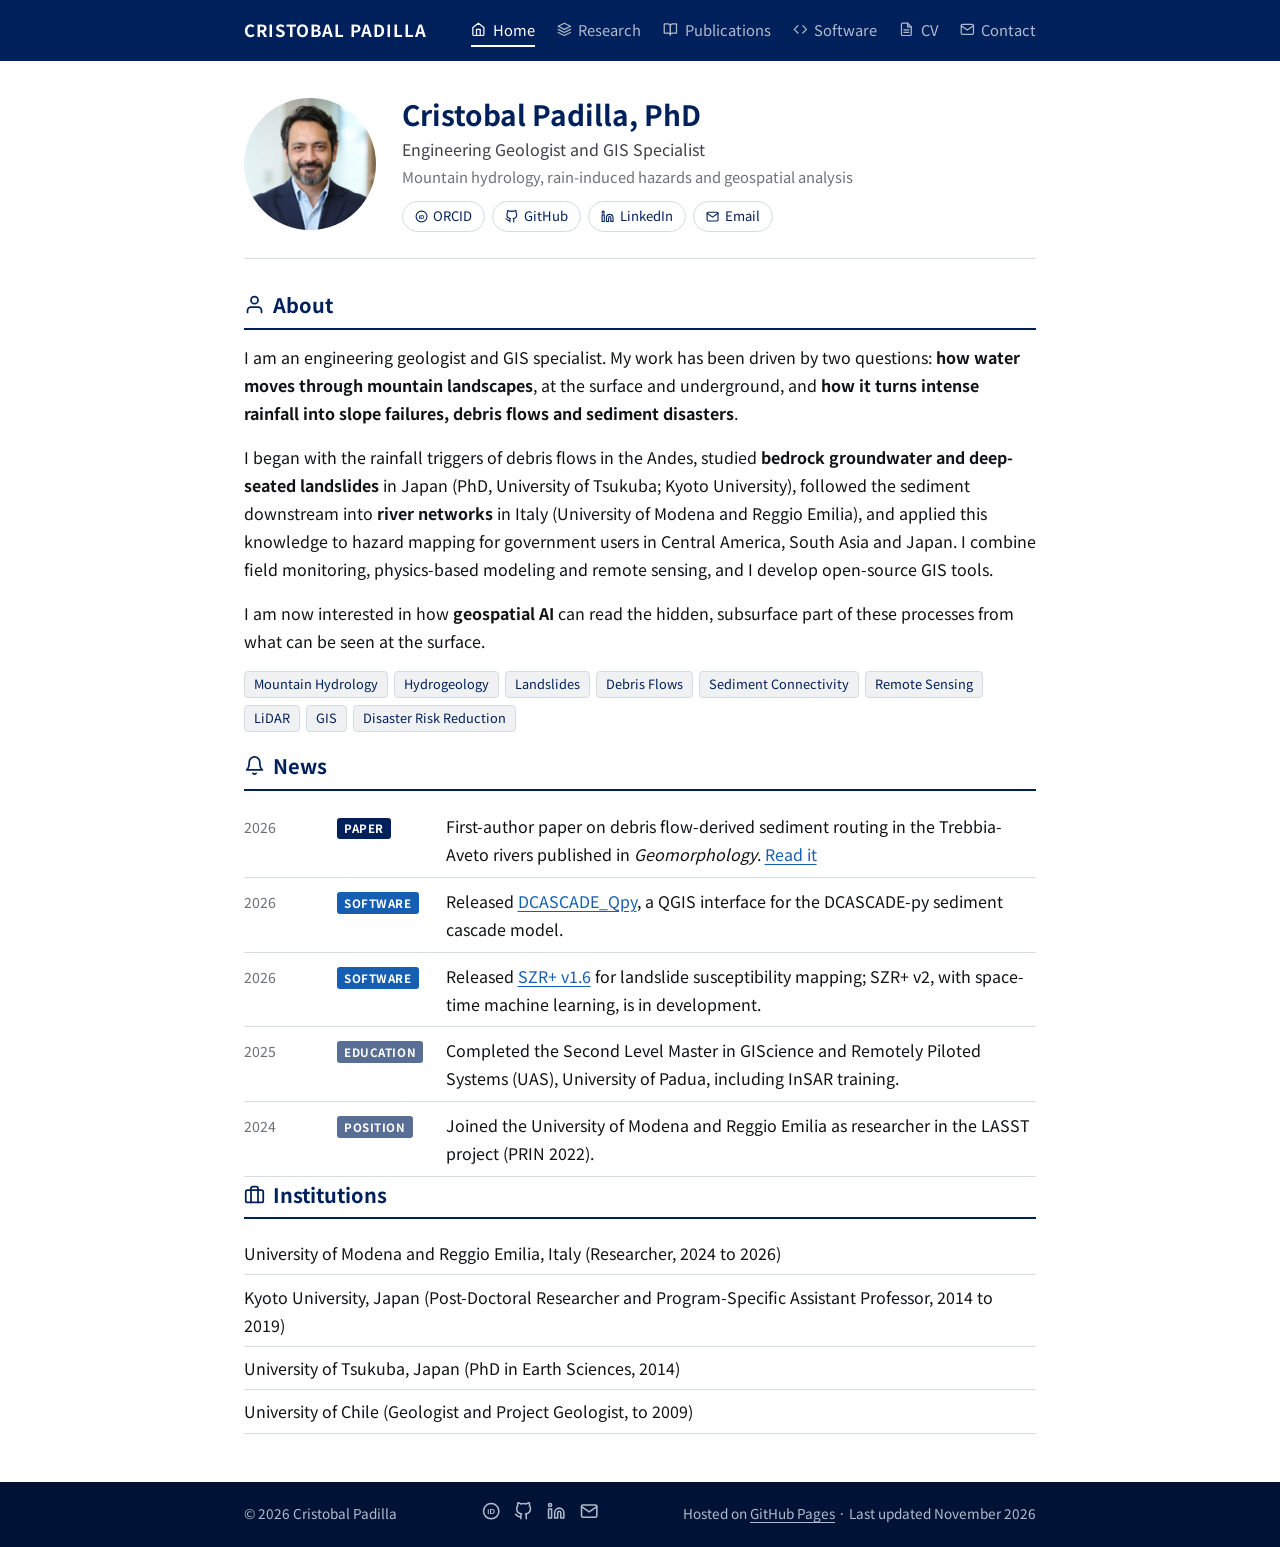
==== commit d5a8f3da: "update November 9" ====
--- a/index.html
+++ b/index.html
@@ -11,18 +11,18 @@
 <link rel="stylesheet" href="style.css">
 </head>
 <body>
-<header class="topbar"><div class="wrap"><a class="site-name" href="index.html">CRISTOBAL PADILLA</a><nav aria-label="Site"><a href="index.html" class="active">Home</a><a href="research.html">Research</a><a href="publications.html">Publications</a><a href="software.html">Software</a><a href="cv.html">CV</a><a href="contact.html">Contact</a></nav></div></header>
+<header class="topbar"><div class="wrap"><a class="site-name" href="index.html">CRISTOBAL PADILLA</a><nav aria-label="Site"><a href="index.html" class="active"><svg class="ic" viewBox="0 0 24 24" width="1em" height="1em" fill="none" stroke="currentColor" stroke-width="2" stroke-linecap="round" stroke-linejoin="round" aria-hidden="true"><path d="M3 9l9-7 9 7v11a2 2 0 0 1-2 2H5a2 2 0 0 1-2-2z"/><polyline points="9 22 9 12 15 12 15 22"/></svg>Home</a><a href="research.html"><svg class="ic" viewBox="0 0 24 24" width="1em" height="1em" fill="none" stroke="currentColor" stroke-width="2" stroke-linecap="round" stroke-linejoin="round" aria-hidden="true"><polygon points="12 2 2 7 12 12 22 7 12 2"/><polyline points="2 17 12 22 22 17"/><polyline points="2 12 12 17 22 12"/></svg>Research</a><a href="publications.html"><svg class="ic" viewBox="0 0 24 24" width="1em" height="1em" fill="none" stroke="currentColor" stroke-width="2" stroke-linecap="round" stroke-linejoin="round" aria-hidden="true"><path d="M2 3h6a4 4 0 0 1 4 4v14a3 3 0 0 0-3-3H2z"/><path d="M22 3h-6a4 4 0 0 0-4 4v14a3 3 0 0 1 3-3h7z"/></svg>Publications</a><a href="software.html"><svg class="ic" viewBox="0 0 24 24" width="1em" height="1em" fill="none" stroke="currentColor" stroke-width="2" stroke-linecap="round" stroke-linejoin="round" aria-hidden="true"><polyline points="16 18 22 12 16 6"/><polyline points="8 6 2 12 8 18"/></svg>Software</a><a href="cv.html"><svg class="ic" viewBox="0 0 24 24" width="1em" height="1em" fill="none" stroke="currentColor" stroke-width="2" stroke-linecap="round" stroke-linejoin="round" aria-hidden="true"><path d="M14 2H6a2 2 0 0 0-2 2v16a2 2 0 0 0 2 2h12a2 2 0 0 0 2-2V8z"/><polyline points="14 2 14 8 20 8"/><line x1="16" y1="13" x2="8" y2="13"/><line x1="16" y1="17" x2="8" y2="17"/></svg>CV</a><a href="contact.html"><svg class="ic" viewBox="0 0 24 24" width="1em" height="1em" fill="none" stroke="currentColor" stroke-width="2" stroke-linecap="round" stroke-linejoin="round" aria-hidden="true"><path d="M4 4h16c1.1 0 2 .9 2 2v12c0 1.1-.9 2-2 2H4c-1.1 0-2-.9-2-2V6c0-1.1.9-2 2-2z"/><polyline points="22,6 12,13 2,6"/></svg>Contact</a></nav></div></header>
 <main class="wrap">
-<section class="profile"><div class="avatar"><img src="img/profile.jpg" alt="Portrait of Cristobal Padilla" onerror="this.remove()"><span aria-hidden="true">CP</span></div><div><h1>Cristobal Padilla, PhD</h1><p class="role">Engineering Geologist and GIS Specialist</p><p class="affil">Mountain hydrology, rain-induced hazards and geospatial analysis</p><div class="links"><a href="https://orcid.org/0009-0002-5667-9123">ORCID</a><a href="https://github.com/PadiCR">GitHub</a><a href="https://www.linkedin.com/in/cristobal-padilla-15992239/">LinkedIn</a><a href="mailto:cristobalpadilla@gmail.com">Email</a></div></div></section>
+<section class="profile"><div class="avatar"><img src="img/profile.jpg" alt="Portrait of Cristobal Padilla" onerror="this.remove()"><span aria-hidden="true">CP</span></div><div><h1>Cristobal Padilla, PhD</h1><p class="role">Engineering Geologist and GIS Specialist</p><p class="affil">Mountain hydrology, rain-induced hazards and geospatial analysis</p><div class="links"><a href="https://orcid.org/0009-0002-5667-9123"><svg class="ic" viewBox="0 0 24 24" width="1em" height="1em" fill="none" stroke="currentColor" stroke-width="2" stroke-linecap="round" stroke-linejoin="round" aria-hidden="true"><circle cx="12" cy="12" r="10"/><text x="12" y="15.6" text-anchor="middle" font-size="10" font-weight="700" font-family="Arial,sans-serif" fill="currentColor" stroke="none">iD</text></svg>ORCID</a><a href="https://github.com/PadiCR"><svg class="ic" viewBox="0 0 24 24" width="1em" height="1em" fill="none" stroke="currentColor" stroke-width="2" stroke-linecap="round" stroke-linejoin="round" aria-hidden="true"><path d="M9 19c-5 1.5-5-2.5-7-3m14 6v-3.87a3.37 3.37 0 0 0-.94-2.61c3.14-.35 6.44-1.54 6.44-7A5.44 5.44 0 0 0 20 4.77 5.07 5.07 0 0 0 19.91 1S18.73.65 16 2.48a13.38 13.38 0 0 0-7 0C6.27.65 5.09 1 5.09 1A5.07 5.07 0 0 0 5 4.77a5.44 5.44 0 0 0-1.5 3.78c0 5.42 3.3 6.61 6.44 7A3.37 3.37 0 0 0 9 18.13V22"/></svg>GitHub</a><a href="https://www.linkedin.com/in/cristobal-padilla-15992239/"><svg class="ic" viewBox="0 0 24 24" width="1em" height="1em" fill="none" stroke="currentColor" stroke-width="2" stroke-linecap="round" stroke-linejoin="round" aria-hidden="true"><path d="M16 8a6 6 0 0 1 6 6v7h-4v-7a2 2 0 0 0-2-2 2 2 0 0 0-2 2v7h-4v-7a6 6 0 0 1 6-6z"/><rect x="2" y="9" width="4" height="12"/><circle cx="4" cy="4" r="2"/></svg>LinkedIn</a><a href="mailto:cristobalpadilla@gmail.com"><svg class="ic" viewBox="0 0 24 24" width="1em" height="1em" fill="none" stroke="currentColor" stroke-width="2" stroke-linecap="round" stroke-linejoin="round" aria-hidden="true"><path d="M4 4h16c1.1 0 2 .9 2 2v12c0 1.1-.9 2-2 2H4c-1.1 0-2-.9-2-2V6c0-1.1.9-2 2-2z"/><polyline points="22,6 12,13 2,6"/></svg>Email</a></div></div></section>
 <section>
-<h2>About</h2>
+<h2><svg class="ic" viewBox="0 0 24 24" width="1em" height="1em" fill="none" stroke="currentColor" stroke-width="2" stroke-linecap="round" stroke-linejoin="round" aria-hidden="true"><path d="M20 21v-2a4 4 0 0 0-4-4H8a4 4 0 0 0-4 4v2"/><circle cx="12" cy="7" r="4"/></svg>About</h2>
 <p>I am an engineering geologist and GIS specialist. My work has been driven by two questions: <strong>how water moves through mountain landscapes</strong>, at the surface and underground, and <strong>how it turns intense rainfall into slope failures, debris flows and sediment disasters</strong>.</p>
 <p>I began with the rainfall triggers of debris flows in the Andes, studied <strong>bedrock groundwater and deep-seated landslides</strong> in Japan (PhD, University of Tsukuba; Kyoto University), followed the sediment downstream into <strong>river networks</strong> in Italy (University of Modena and Reggio Emilia), and applied this knowledge to hazard mapping for government users in Central America, South Asia and Japan. I combine field monitoring, physics-based modeling and remote sensing, and I develop open-source GIS tools.</p>
 <p>I am now interested in how <strong>geospatial AI</strong> can read the hidden, subsurface part of these processes from what can be seen at the surface.</p>
 <div class="tags"><span>Mountain Hydrology</span><span>Hydrogeology</span><span>Landslides</span><span>Debris Flows</span><span>Sediment Connectivity</span><span>Remote Sensing</span><span>LiDAR</span><span>GIS</span><span>Disaster Risk Reduction</span></div>
 </section>
 <section>
-<h2>News</h2>
+<h2><svg class="ic" viewBox="0 0 24 24" width="1em" height="1em" fill="none" stroke="currentColor" stroke-width="2" stroke-linecap="round" stroke-linejoin="round" aria-hidden="true"><path d="M18 8A6 6 0 0 0 6 8c0 7-3 9-3 9h18s-3-2-3-9"/><path d="M13.73 21a2 2 0 0 1-3.46 0"/></svg>News</h2>
 <ul class="news">
 <li><span class="date">2026</span><span class="badge paper">Paper</span><span>First-author paper on debris flow-derived sediment routing in the Trebbia-Aveto rivers published in <em>Geomorphology</em>. <a href="https://doi.org/10.1016/j.geomorph.2026.110537">Read it</a></span></li>
 <li><span class="date">2026</span><span class="badge software">Software</span><span>Released <a href="https://github.com/PadiCR/DCASCADE_Qpy">DCASCADE_Qpy</a>, a QGIS interface for the DCASCADE-py sediment cascade model.</span></li>
@@ -32,7 +32,7 @@
 </ul>
 </section>
 <section>
-<h2>Institutions</h2>
+<h2><svg class="ic" viewBox="0 0 24 24" width="1em" height="1em" fill="none" stroke="currentColor" stroke-width="2" stroke-linecap="round" stroke-linejoin="round" aria-hidden="true"><rect x="2" y="7" width="20" height="14" rx="2" ry="2"/><path d="M16 21V5a2 2 0 0 0-2-2h-4a2 2 0 0 0-2 2v16"/></svg>Institutions</h2>
 <ul class="plain">
 <li>University of Modena and Reggio Emilia, Italy (Researcher, 2024 to 2026)</li>
 <li>Kyoto University, Japan (Post-Doctoral Researcher and Program-Specific Assistant Professor, 2014 to 2019)</li>
@@ -41,6 +41,6 @@
 </ul>
 </section>
 </main>
-<footer><div class="wrap"><span>&copy; 2026 Cristobal Padilla</span><span><a href="https://orcid.org/0009-0002-5667-9123">ORCID</a> &middot; <a href="https://github.com/PadiCR">GitHub</a> &middot; <a href="https://www.linkedin.com/in/cristobal-padilla-15992239/">LinkedIn</a></span><span>Hosted on <a href="https://pages.github.com/">GitHub Pages</a> &middot; Last updated November 2026</span></div></footer>
+<footer><div class="wrap"><span>&copy; 2026 Cristobal Padilla</span><span class="flinks"><a href="https://orcid.org/0009-0002-5667-9123" aria-label="ORCID"><svg class="ic" viewBox="0 0 24 24" width="1em" height="1em" fill="none" stroke="currentColor" stroke-width="2" stroke-linecap="round" stroke-linejoin="round" aria-hidden="true"><circle cx="12" cy="12" r="10"/><text x="12" y="15.6" text-anchor="middle" font-size="10" font-weight="700" font-family="Arial,sans-serif" fill="currentColor" stroke="none">iD</text></svg></a><a href="https://github.com/PadiCR" aria-label="GitHub"><svg class="ic" viewBox="0 0 24 24" width="1em" height="1em" fill="none" stroke="currentColor" stroke-width="2" stroke-linecap="round" stroke-linejoin="round" aria-hidden="true"><path d="M9 19c-5 1.5-5-2.5-7-3m14 6v-3.87a3.37 3.37 0 0 0-.94-2.61c3.14-.35 6.44-1.54 6.44-7A5.44 5.44 0 0 0 20 4.77 5.07 5.07 0 0 0 19.91 1S18.73.65 16 2.48a13.38 13.38 0 0 0-7 0C6.27.65 5.09 1 5.09 1A5.07 5.07 0 0 0 5 4.77a5.44 5.44 0 0 0-1.5 3.78c0 5.42 3.3 6.61 6.44 7A3.37 3.37 0 0 0 9 18.13V22"/></svg></a><a href="https://www.linkedin.com/in/cristobal-padilla-15992239/" aria-label="LinkedIn"><svg class="ic" viewBox="0 0 24 24" width="1em" height="1em" fill="none" stroke="currentColor" stroke-width="2" stroke-linecap="round" stroke-linejoin="round" aria-hidden="true"><path d="M16 8a6 6 0 0 1 6 6v7h-4v-7a2 2 0 0 0-2-2 2 2 0 0 0-2 2v7h-4v-7a6 6 0 0 1 6-6z"/><rect x="2" y="9" width="4" height="12"/><circle cx="4" cy="4" r="2"/></svg></a><a href="mailto:cristobalpadilla@gmail.com" aria-label="Email"><svg class="ic" viewBox="0 0 24 24" width="1em" height="1em" fill="none" stroke="currentColor" stroke-width="2" stroke-linecap="round" stroke-linejoin="round" aria-hidden="true"><path d="M4 4h16c1.1 0 2 .9 2 2v12c0 1.1-.9 2-2 2H4c-1.1 0-2-.9-2-2V6c0-1.1.9-2 2-2z"/><polyline points="22,6 12,13 2,6"/></svg></a></span><span>Hosted on <a href="https://pages.github.com/">GitHub Pages</a> &middot; Last updated November 2026</span></div></footer>
 </body>
 </html>
--- a/style.css
+++ b/style.css
@@ -51,6 +51,16 @@
 .entry .where{color:var(--muted);}
 .card{padding:1.1rem 0;border-bottom:1px solid var(--line);}
 .note{color:var(--soft);font-size:.9rem;}
+.ic{width:1em;height:1em;vertical-align:-.14em;flex:0 0 auto;}
+nav a{display:inline-flex;align-items:center;gap:.4rem;}
+.links a{display:inline-flex;align-items:center;gap:.35rem;}
+h2{display:flex;align-items:center;gap:.5rem;}
+h2 .ic{width:1.05em;height:1.05em;}
+.flinks{display:inline-flex;gap:.9rem;font-size:1.15rem;}
+.flinks a{color:var(--pale);display:inline-flex;}
+.flinks a:hover{color:#fff;}
+li.ci{display:flex;align-items:center;gap:.5rem;}
+.cic{color:var(--navy);display:inline-flex;font-size:1.1rem;}
 footer{background:var(--navy-dk);color:var(--pale);font-size:.85rem;}
 footer .wrap{padding:1.3rem 1.25rem;display:flex;flex-wrap:wrap;gap:.3rem 1.4rem;justify-content:space-between;}
 footer a{color:var(--pale);}
